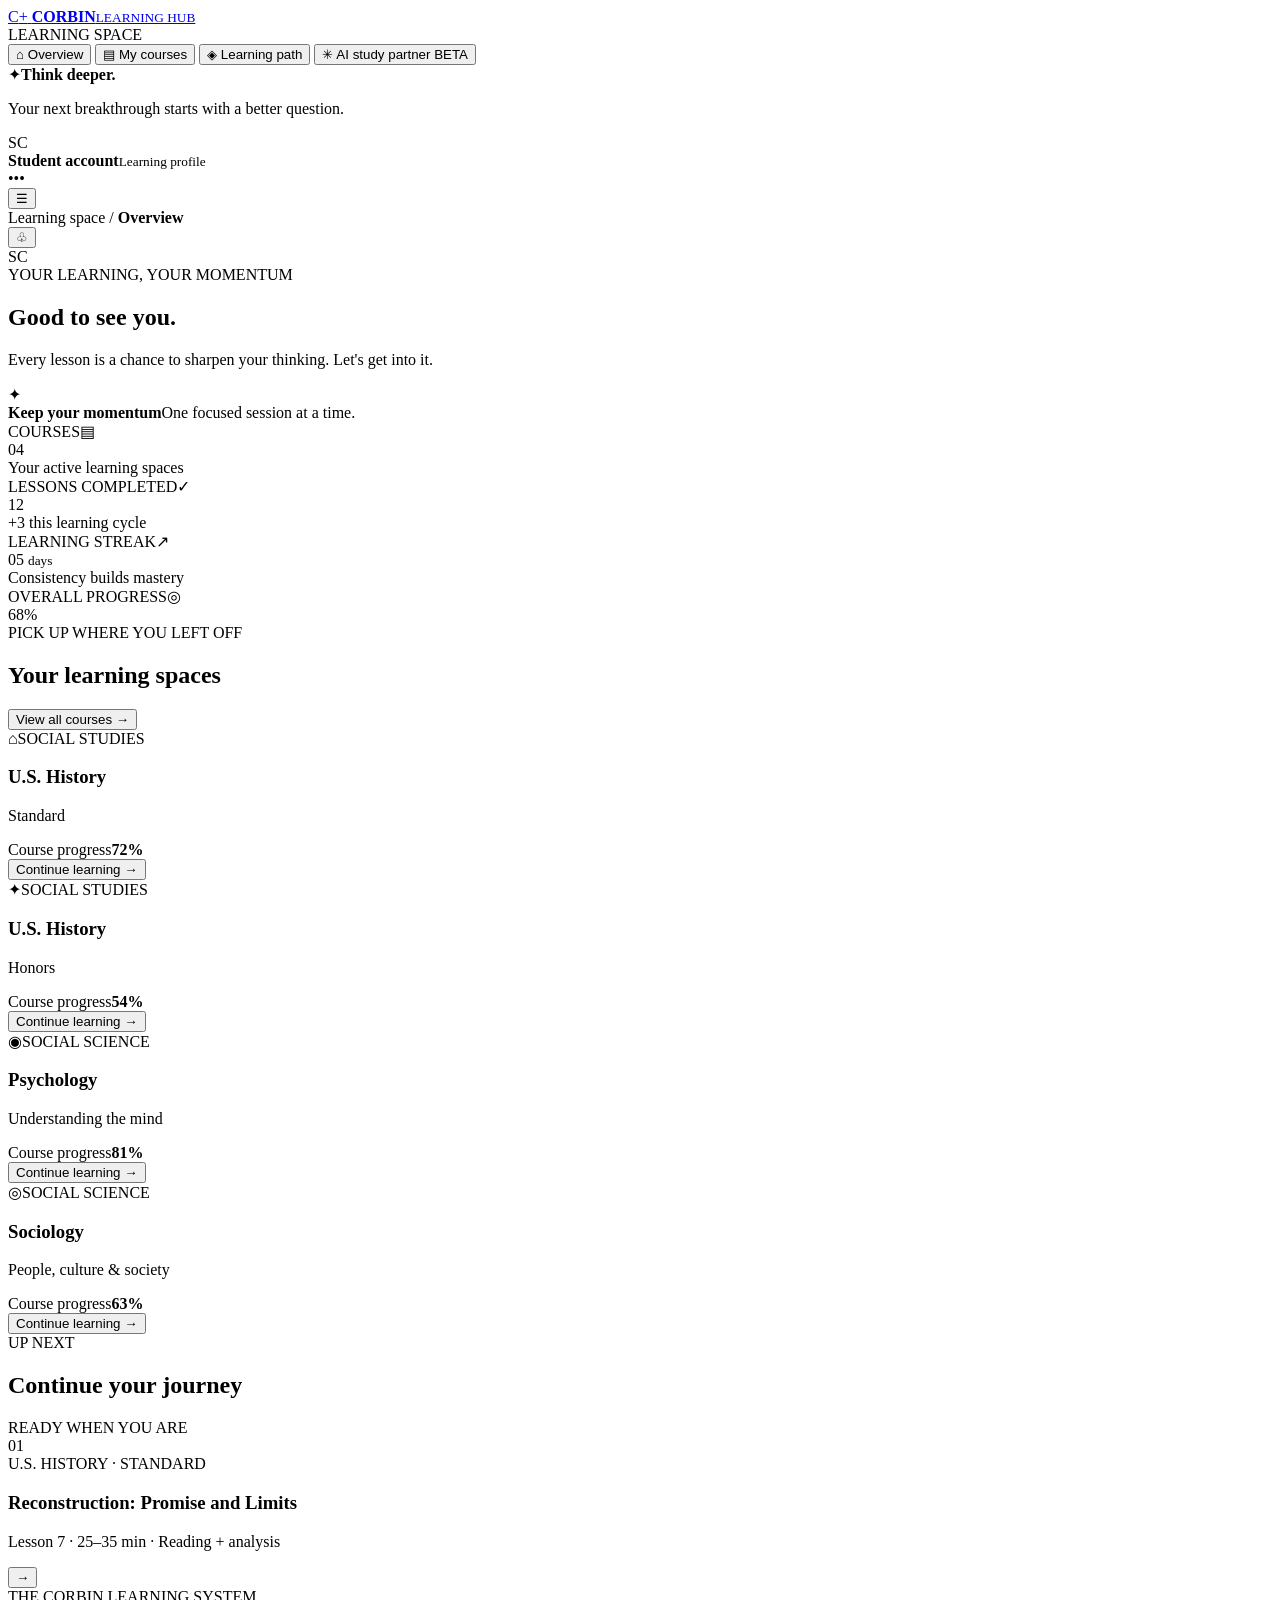
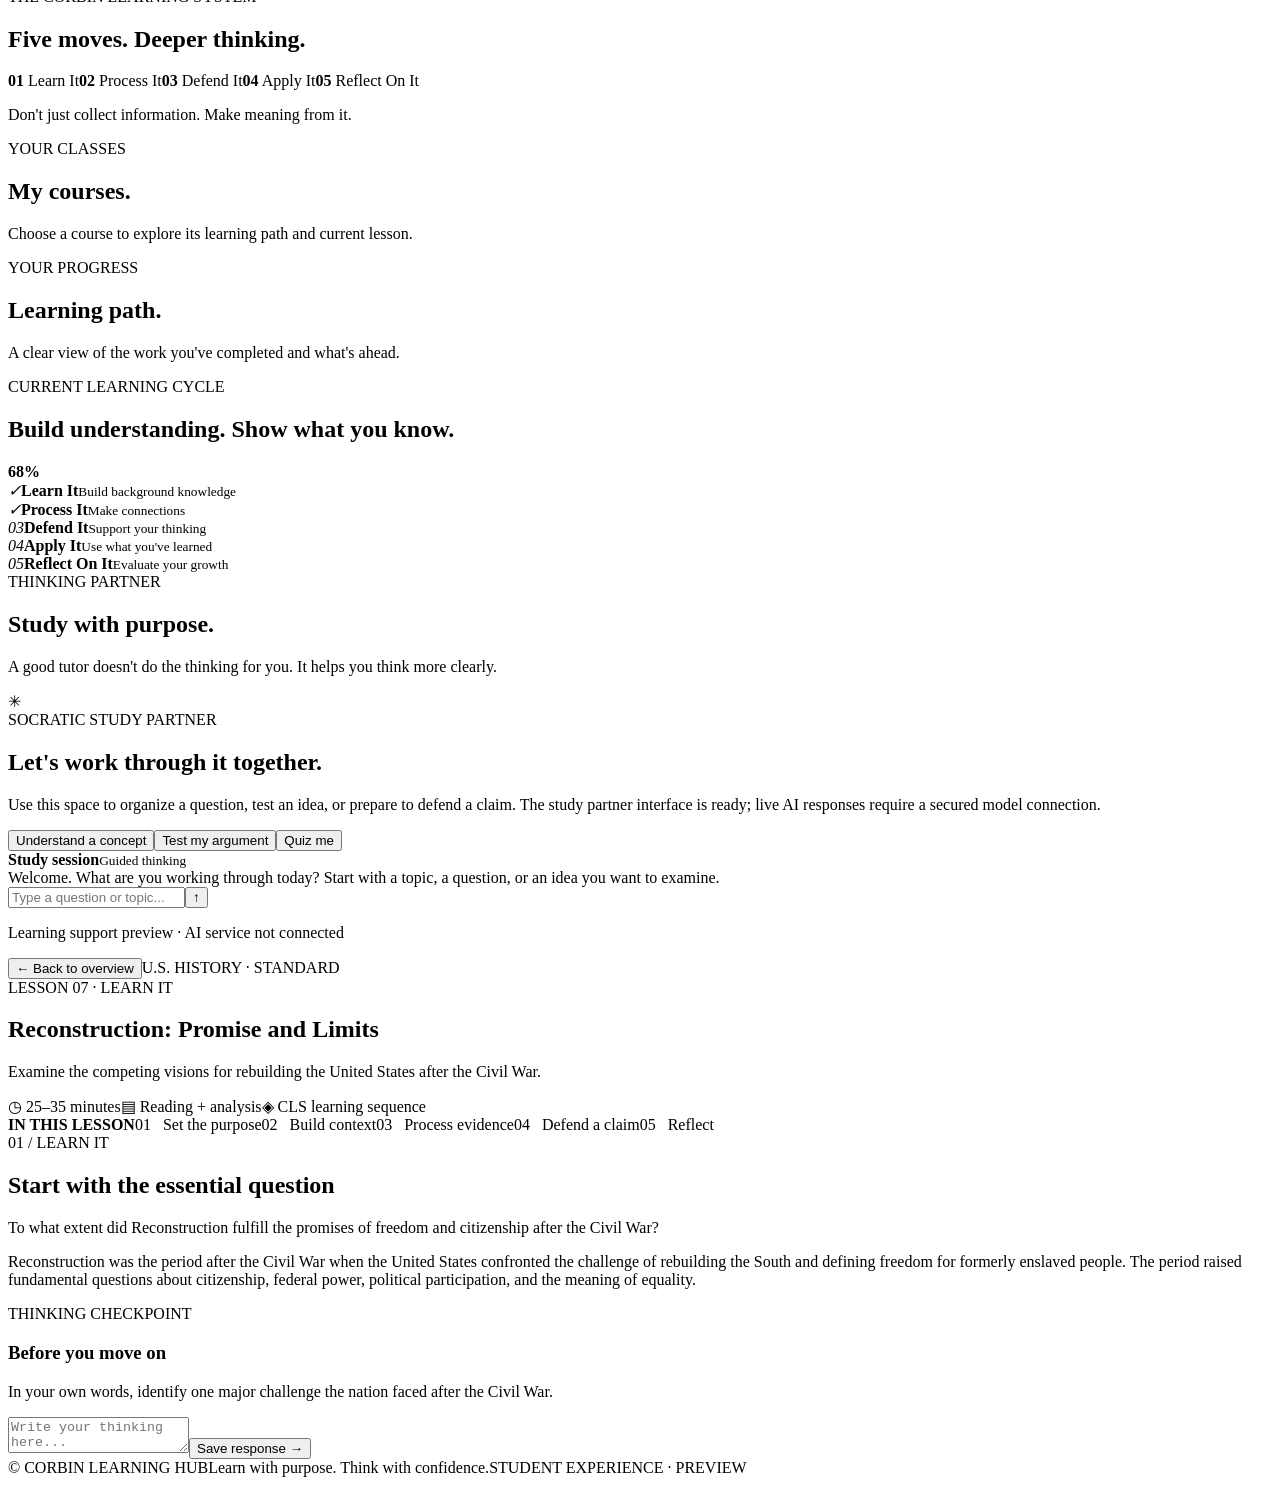
==== index.html @ 6f8ef5af "Add Student Hub dashboard shell" ====
<!doctype html>
<html lang="en">
<head>
  <meta charset="utf-8">
  <meta name="viewport" content="width=device-width,initial-scale=1">
  <meta name="theme-color" content="#101b35">
  <meta name="description" content="Corbin Student Learning Hub — learn, think, defend, and grow.">
  <title>Corbin Student Learning Hub</title>
  <link rel="preconnect" href="https://fonts.googleapis.com">
  <link rel="preconnect" href="https://fonts.gstatic.com" crossorigin>
  <link href="https://fonts.googleapis.com/css2?family=DM+Sans:wght@400;500;600;700&family=Manrope:wght@400;500;600;700;800&display=swap" rel="stylesheet">
  <link rel="stylesheet" href="styles.css">
</head>
<body>
  <div class="app-shell">
    <aside class="sidebar" id="sidebar">
      <a class="brand" href="#" aria-label="Corbin Learning Hub home">
        <span class="brand-mark">C<span>+</span></span>
        <span class="brand-copy"><strong>CORBIN</strong><small>LEARNING HUB</small></span>
      </a>
      <div class="workspace-label">LEARNING SPACE</div>
      <nav class="main-nav" aria-label="Main navigation">
        <button class="nav-link active" data-view="home"><span class="nav-icon">⌂</span> Overview</button>
        <button class="nav-link" data-view="courses"><span class="nav-icon">▤</span> My courses</button>
        <button class="nav-link" data-view="path"><span class="nav-icon">◈</span> Learning path</button>
        <button class="nav-link" data-view="tutor"><span class="nav-icon">✳</span> AI study partner <span class="nav-tag">BETA</span></button>
      </nav>
      <div class="sidebar-bottom">
        <div class="sidebar-note"><span class="note-spark">✦</span><strong>Think deeper.</strong><p>Your next breakthrough starts with a better question.</p></div>
        <div class="profile-mini"><div class="avatar">SC</div><div><strong>Student account</strong><small>Learning profile</small></div><span class="more">•••</span></div>
      </div>
    </aside>

    <main class="main-area">
      <header class="topbar">
        <button class="mobile-menu" id="mobileMenu" aria-label="Open navigation">☰</button>
        <div class="breadcrumb">Learning space <span>/</span> <strong id="crumb">Overview</strong></div>
        <div class="top-actions"><span class="today" id="todayLabel"></span><button class="icon-button" aria-label="Notifications">♧<i></i></button><div class="avatar small">SC</div></div>
      </header>

      <section class="view active" id="homeView">
        <div class="welcome-row">
          <div><div class="eyebrow"><span class="eyebrow-line"></span> YOUR LEARNING, YOUR MOMENTUM</div><h1>Good to see you<span class="gold-dot">.</span></h1><p class="subhead">Every lesson is a chance to sharpen your thinking. Let's get into it.</p></div>
          <div class="streak-card"><div class="streak-icon">✦</div><div><strong>Keep your momentum</strong><span>One focused session at a time.</span></div></div>
        </div>

        <div class="stats-grid">
          <article class="stat-card"><div class="stat-top"><span>COURSES</span><span class="stat-icon blue">▤</span></div><div class="stat-value">04</div><div class="stat-foot">Your active learning spaces</div></article>
          <article class="stat-card"><div class="stat-top"><span>LESSONS COMPLETED</span><span class="stat-icon gold">✓</span></div><div class="stat-value">12</div><div class="stat-foot"><span class="positive">+3</span> this learning cycle</div></article>
          <article class="stat-card"><div class="stat-top"><span>LEARNING STREAK</span><span class="stat-icon purple">↗</span></div><div class="stat-value">05 <small>days</small></div><div class="stat-foot">Consistency builds mastery</div></article>
          <article class="stat-card"><div class="stat-top"><span>OVERALL PROGRESS</span><span class="stat-icon green">◎</span></div><div class="stat-value">68<span class="percent">%</span></div><div class="progress-track"><span style="width:68%"></span></div></article>
        </div>

        <div class="section-heading"><div><div class="eyebrow">PICK UP WHERE YOU LEFT OFF</div><h2>Your learning spaces</h2></div><button class="text-button" data-view="courses">View all courses <span>→</span></button></div>
        <div class="course-grid" id="courseGrid">
          <article class="course-card history"><div class="course-top"><span class="course-icon">⌂</span><span class="course-type">SOCIAL STUDIES</span></div><div class="course-content"><h3>U.S. History</h3><p>Standard</p><div class="course-progress"><div class="progress-label"><span>Course progress</span><strong>72%</strong></div><div class="progress-track"><span style="width:72%"></span></div></div><button class="course-button" data-course="history">Continue learning <span>→</span></button></div></article>
          <article class="course-card honors"><div class="course-top"><span class="course-icon">✦</span><span class="course-type">SOCIAL STUDIES</span></div><div class="course-content"><h3>U.S. History</h3><p>Honors</p><div class="course-progress"><div class="progress-label"><span>Course progress</span><strong>54%</strong></div><div class="progress-track"><span style="width:54%"></span></div></div><button class="course-button" data-course="honors">Continue learning <span>→</span></button></div></article>
          <article class="course-card psychology"><div class="course-top"><span class="course-icon">◉</span><span class="course-type">SOCIAL SCIENCE</span></div><div class="course-content"><h3>Psychology</h3><p>Understanding the mind</p><div class="course-progress"><div class="progress-label"><span>Course progress</span><strong>81%</strong></div><div class="progress-track"><span style="width:81%"></span></div></div><button class="course-button" data-course="psychology">Continue learning <span>→</span></button></div></article>
          <article class="course-card sociology"><div class="course-top"><span class="course-icon">◎</span><span class="course-type">SOCIAL SCIENCE</span></div><div class="course-content"><h3>Sociology</h3><p>People, culture & society</p><div class="course-progress"><div class="progress-label"><span>Course progress</span><strong>63%</strong></div><div class="progress-track"><span style="width:63%"></span></div></div><button class="course-button" data-course="sociology">Continue learning <span>→</span></button></div></article>
        </div>

        <div class="lower-grid">
          <section class="panel next-panel"><div class="panel-heading"><div><div class="eyebrow">UP NEXT</div><h2>Continue your journey</h2></div><span class="live-pill">READY WHEN YOU ARE</span></div><div class="next-lesson"><div class="lesson-number">01</div><div class="lesson-info"><span class="lesson-course">U.S. HISTORY · STANDARD</span><h3>Reconstruction: Promise and Limits</h3><p>Lesson 7 · 25–35 min · Reading + analysis</p></div><button class="round-arrow" id="openLesson" aria-label="Open lesson">→</button></div></section>
          <section class="panel cls-panel"><div class="eyebrow">THE CORBIN LEARNING SYSTEM</div><h2>Five moves. Deeper thinking.</h2><div class="cls-steps"><span><b>01</b> Learn It</span><span><b>02</b> Process It</span><span><b>03</b> Defend It</span><span><b>04</b> Apply It</span><span><b>05</b> Reflect On It</span></div><p>Don't just collect information. Make meaning from it.</p></section>
        </div>
      </section>

      <section class="view" id="coursesView"><div class="page-intro"><div class="eyebrow">YOUR CLASSES</div><h1>My courses<span class="gold-dot">.</span></h1><p class="subhead">Choose a course to explore its learning path and current lesson.</p></div><div class="course-grid expanded" id="allCourses"></div></section>

      <section class="view" id="pathView"><div class="page-intro"><div class="eyebrow">YOUR PROGRESS</div><h1>Learning path<span class="gold-dot">.</span></h1><p class="subhead">A clear view of the work you've completed and what's ahead.</p></div><div class="panel path-panel"><div class="path-header"><div><span class="lesson-course">CURRENT LEARNING CYCLE</span><h2>Build understanding. Show what you know.</h2></div><strong>68%</strong></div><div class="path-track"><span style="width:68%"></span></div><div class="path-milestones"><div class="milestone done"><i>✓</i><strong>Learn It</strong><small>Build background knowledge</small></div><div class="milestone done"><i>✓</i><strong>Process It</strong><small>Make connections</small></div><div class="milestone current"><i>03</i><strong>Defend It</strong><small>Support your thinking</small></div><div class="milestone"><i>04</i><strong>Apply It</strong><small>Use what you've learned</small></div><div class="milestone"><i>05</i><strong>Reflect On It</strong><small>Evaluate your growth</small></div></div></div></section>

      <section class="view" id="tutorView"><div class="page-intro"><div class="eyebrow">THINKING PARTNER</div><h1>Study with purpose<span class="gold-dot">.</span></h1><p class="subhead">A good tutor doesn't do the thinking for you. It helps you think more clearly.</p></div><div class="tutor-layout"><div class="panel tutor-intro"><div class="tutor-orb">✳</div><span class="lesson-course">SOCRATIC STUDY PARTNER</span><h2>Let's work through it together.</h2><p>Use this space to organize a question, test an idea, or prepare to defend a claim. The study partner interface is ready; live AI responses require a secured model connection.</p><div class="prompt-chips"><button data-prompt="Help me understand the main idea of my current lesson.">Understand a concept</button><button data-prompt="Ask me questions that help me test my argument.">Test my argument</button><button data-prompt="Help me study by asking one question at a time.">Quiz me</button></div></div><div class="panel tutor-chat"><div class="chat-head"><span class="chat-status"></span><strong>Study session</strong><small>Guided thinking</small></div><div class="chat-messages" id="chatMessages"><div class="assistant-message">Welcome. What are you working through today? Start with a topic, a question, or an idea you want to examine.</div></div><form class="chat-form" id="chatForm"><input id="chatInput" placeholder="Type a question or topic..." autocomplete="off"><button aria-label="Send message">↑</button></form><p class="chat-disclaimer">Learning support preview · AI service not connected</p></div></div></section>

      <section class="view" id="lessonView"><div class="lesson-toolbar"><button class="back-button" id="backHome">← Back to overview</button><span class="lesson-course">U.S. HISTORY · STANDARD</span></div><div class="lesson-hero"><div class="eyebrow">LESSON 07 · LEARN IT</div><h1>Reconstruction: Promise and Limits</h1><p>Examine the competing visions for rebuilding the United States after the Civil War.</p><div class="lesson-meta"><span>◷ 25–35 minutes</span><span>▤ Reading + analysis</span><span>◈ CLS learning sequence</span></div></div><div class="lesson-body"><aside class="lesson-outline"><strong>IN THIS LESSON</strong><a class="outline-active">01 &nbsp; Set the purpose</a><a>02 &nbsp; Build context</a><a>03 &nbsp; Process evidence</a><a>04 &nbsp; Defend a claim</a><a>05 &nbsp; Reflect</a></aside><article class="lesson-reading"><div class="eyebrow">01 / LEARN IT</div><h2>Start with the essential question</h2><p class="essential-question">To what extent did Reconstruction fulfill the promises of freedom and citizenship after the Civil War?</p><p>Reconstruction was the period after the Civil War when the United States confronted the challenge of rebuilding the South and defining freedom for formerly enslaved people. The period raised fundamental questions about citizenship, federal power, political participation, and the meaning of equality.</p><div class="checkpoint"><span class="checkpoint-label">THINKING CHECKPOINT</span><h3>Before you move on</h3><p>In your own words, identify one major challenge the nation faced after the Civil War.</p><textarea id="checkpointAnswer" placeholder="Write your thinking here..."></textarea><button class="primary-button" id="saveCheckpoint">Save response <span>→</span></button><small id="checkpointStatus" aria-live="polite"></small></div></article></div></section>

      <footer class="footer"><span>© CORBIN LEARNING HUB</span><span>Learn with purpose. Think with confidence.</span><span>STUDENT EXPERIENCE · PREVIEW</span></footer>
    </main>
  </div>
  <script src="app.js"></script>
</body>
</html>
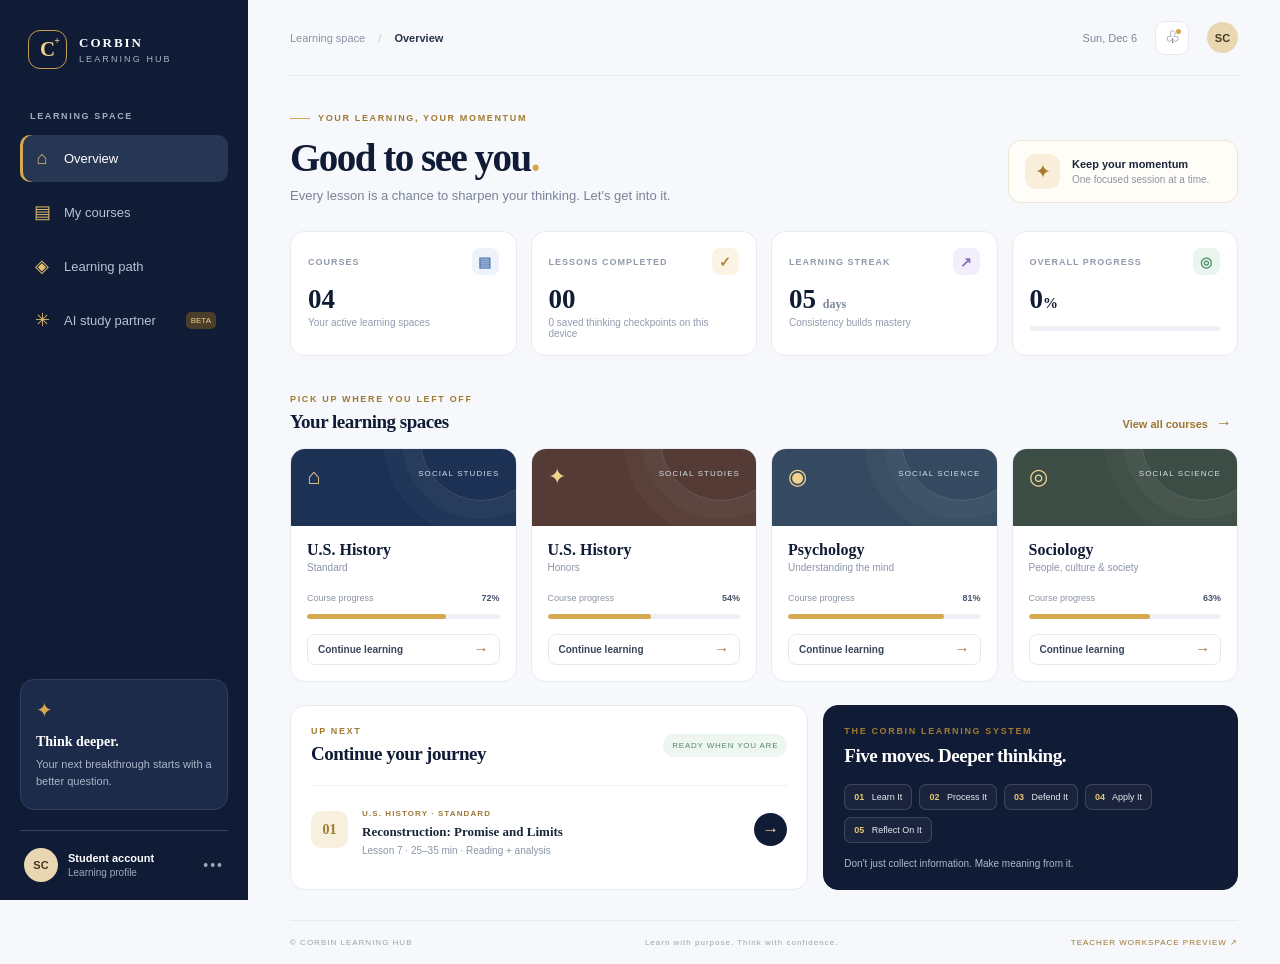
==== commit f399a5de: "Link student hub to separate teacher workspace preview" ====
--- a/index.html
+++ b/index.html
@@ -73,7 +73,7 @@
 
       <section class="view" id="lessonView"><div class="lesson-toolbar"><button class="back-button" id="backHome">← Back to overview</button><span class="lesson-course">U.S. HISTORY · STANDARD</span></div><div class="lesson-hero"><div class="eyebrow">LESSON 07 · LEARN IT</div><h1>Reconstruction: Promise and Limits</h1><p>Examine the competing visions for rebuilding the United States after the Civil War.</p><div class="lesson-meta"><span>◷ 25–35 minutes</span><span>▤ Reading + analysis</span><span>◈ CLS learning sequence</span></div></div><div class="lesson-body"><aside class="lesson-outline"><strong>IN THIS LESSON</strong><a class="outline-active">01 &nbsp; Set the purpose</a><a>02 &nbsp; Build context</a><a>03 &nbsp; Process evidence</a><a>04 &nbsp; Defend a claim</a><a>05 &nbsp; Reflect</a></aside><article class="lesson-reading"><div class="eyebrow">01 / LEARN IT</div><h2>Start with the essential question</h2><p class="essential-question">To what extent did Reconstruction fulfill the promises of freedom and citizenship after the Civil War?</p><p>Reconstruction was the period after the Civil War when the United States confronted the challenge of rebuilding the South and defining freedom for formerly enslaved people. The period raised fundamental questions about citizenship, federal power, political participation, and the meaning of equality.</p><div class="checkpoint"><span class="checkpoint-label">THINKING CHECKPOINT</span><h3>Before you move on</h3><p>In your own words, identify one major challenge the nation faced after the Civil War.</p><textarea id="checkpointAnswer" placeholder="Write your thinking here..."></textarea><button class="primary-button" id="saveCheckpoint">Save response <span>→</span></button><small id="checkpointStatus" aria-live="polite"></small></div></article></div></section>
 
-      <footer class="footer"><span>© CORBIN LEARNING HUB</span><span>Learn with purpose. Think with confidence.</span><span>STUDENT EXPERIENCE · PREVIEW</span></footer>
+      <footer class="footer"><span>© CORBIN LEARNING HUB</span><span>Learn with purpose. Think with confidence.</span><span><a href="teacher.html" style="color:#9b762f;text-decoration:none">TEACHER WORKSPACE PREVIEW ↗</a></span></footer>
     </main>
   </div>
   <script src="app.js"></script>
--- a/styles.css
+++ b/styles.css
@@ -0,0 +1,12 @@
+:root{--navy:#101b35;--navy2:#192847;--gold:#d5a94f;--gold2:#f2d99b;--ink:#1b263b;--muted:#758096;--line:#e7eaf0;--paper:#f7f8fb;--white:#fff;--radius:18px}*{box-sizing:border-box}body{margin:0;background:var(--paper);color:var(--ink);font-family:"DM Sans",sans-serif;font-size:14px}button,input,textarea{font:inherit}button{cursor:pointer}.app-shell{min-height:100vh}.sidebar{width:248px;background:var(--navy);color:white;position:fixed;inset:0 auto 0 0;padding:30px 20px 18px;display:flex;flex-direction:column;z-index:5}.brand{display:flex;align-items:center;gap:12px;color:white;text-decoration:none;padding:0 8px 42px}.brand-mark{height:39px;width:39px;border:1px solid #c79d4b;border-radius:12px;display:grid;place-items:center;font:800 21px Manrope;color:#f1d28e;position:relative}.brand-mark span{font-size:10px;position:absolute;right:6px;top:4px}.brand-copy{display:grid;gap:3px}.brand-copy strong{font:800 13px Manrope;letter-spacing:2px}.brand-copy small{font-size:9px;letter-spacing:2.1px;color:#a9b3c7}.workspace-label,.eyebrow{font-size:9px;letter-spacing:1.65px;font-weight:700;color:#a2adbf}.workspace-label{padding:0 10px 14px}.main-nav{display:grid;gap:6px}.nav-link{border:0;background:transparent;color:#b8c2d2;text-align:left;padding:13px 12px;border-radius:10px;font-size:13px;display:flex;align-items:center;gap:12px}.nav-link:hover,.nav-link.active{background:#263653;color:white}.nav-link.active{box-shadow:inset 3px 0 var(--gold)}.nav-icon{font-size:18px;width:20px;text-align:center;color:#e0bd70}.nav-tag{font-size:8px;background:#4a3e2a;color:#f1d28e;border-radius:5px;padding:4px 5px;margin-left:auto}.sidebar-bottom{margin-top:auto}.sidebar-note{padding:18px 15px;background:#1c2b49;border:1px solid #30415f;border-radius:14px;margin-bottom:20px}.note-spark{color:var(--gold);font-size:20px}.sidebar-note strong{display:block;margin-top:12px;font:700 14px Manrope}.sidebar-note p{color:#aab5c8;font-size:11px;line-height:1.6;margin:6px 0 0}.profile-mini{border-top:1px solid #34415a;padding:17px 4px 0;display:flex;align-items:center;gap:10px}.avatar{height:34px;width:34px;border-radius:50%;background:#e8d7b1;color:#45391f;display:grid;place-items:center;font-weight:700;font-size:11px}.profile-mini strong,.profile-mini small{display:block}.profile-mini strong{font-size:11px}.profile-mini small{color:#9da9bd;font-size:10px;margin-top:3px}.more{margin-left:auto;color:#9da9bd;letter-spacing:2px}.main-area{margin-left:248px;min-height:100vh;padding:0 42px;display:flex;flex-direction:column}.topbar{height:76px;border-bottom:1px solid var(--line);display:flex;align-items:center;justify-content:space-between}.breadcrumb{font-size:11px;color:#8a93a4}.breadcrumb span{padding:0 10px;color:#c2c8d2}.breadcrumb strong{color:#27344a;font-weight:600}.top-actions{display:flex;align-items:center;gap:18px}.today{font-size:11px;color:#7c8799}.icon-button{position:relative;border:1px solid var(--line);background:white;width:34px;height:34px;border-radius:10px;font-size:17px;color:#536078}.icon-button i{position:absolute;width:5px;height:5px;border-radius:50%;background:#d2a34a;right:7px;top:7px}.avatar.small{height:31px;width:31px}.mobile-menu{display:none}.view{display:none;padding:37px 0 30px;animation:fade .25s ease}.view.active{display:block}@keyframes fade{from{opacity:.3;transform:translateY(4px)}to{opacity:1;transform:none}}.welcome-row{display:flex;justify-content:space-between;align-items:flex-end;gap:24px}.eyebrow{color:#a17a31;display:flex;align-items:center;gap:8px}.eyebrow-line{height:1px;width:20px;background:var(--gold)}h1,h2,h3,p{margin-top:0}h1{font:800 clamp(29px,3.3vw,39px) Manrope;letter-spacing:-1.5px;margin:12px 0 8px;color:var(--navy)}.gold-dot{color:var(--gold)}.subhead{color:#798397;font-size:13px;margin:0}.streak-card{display:flex;align-items:center;gap:12px;padding:13px 16px;border:1px solid #eee5d3;background:#fffdf8;border-radius:13px;min-width:230px}.streak-icon{width:35px;height:35px;border-radius:11px;background:#f8eed9;color:#a47a2d;display:grid;place-items:center;font-size:19px}.streak-card strong,.streak-card span{display:block}.streak-card strong{font-size:11px}.streak-card span{font-size:10px;color:#8c94a2;margin-top:4px}.stats-grid{display:grid;grid-template-columns:repeat(4,1fr);gap:14px;margin:28px 0 38px}.stat-card{background:white;border:1px solid var(--line);border-radius:14px;padding:16px 17px;min-height:125px}.stat-top{display:flex;justify-content:space-between;align-items:center;color:#929bad;font-size:9px;letter-spacing:1px;font-weight:700}.stat-icon{width:27px;height:27px;border-radius:8px;display:grid;place-items:center;font-size:14px}.blue{background:#edf2fb;color:#5778b5}.gold{background:#fbf3e3;color:#ae873c}.purple{background:#f2eefb;color:#8871b9}.green{background:#eaf5ef;color:#57936e}.stat-value{font:800 27px Manrope;color:var(--navy);margin:9px 0 2px}.stat-value small{font-size:12px;color:#7b8798}.percent{font-size:15px}.stat-foot{font-size:10px;color:#929bad}.positive{color:#4b9a6a;font-weight:700}.progress-track{height:5px;background:#edf0f4;border-radius:10px;overflow:hidden;margin-top:11px}.progress-track span{height:100%;display:block;background:var(--gold);border-radius:10px}.section-heading{display:flex;justify-content:space-between;align-items:end;margin-bottom:15px}.section-heading h2,.panel h2{font:750 19px Manrope;color:var(--navy);margin:7px 0 0;letter-spacing:-.5px}.text-button{border:0;background:transparent;color:#9b762f;font-size:11px;font-weight:700}.text-button span{font-size:16px;padding-left:5px}.course-grid{display:grid;grid-template-columns:repeat(4,1fr);gap:14px}.course-card{border-radius:15px;overflow:hidden;background:white;border:1px solid var(--line);min-width:0}.course-top{height:77px;padding:15px 16px;display:flex;justify-content:space-between;align-items:flex-start;background:#1c3154;color:white;position:relative;overflow:hidden}.course-top:after{content:"";position:absolute;width:120px;height:120px;border:1px solid #ffffff25;border-radius:50%;right:-26px;top:-70px;box-shadow:0 0 0 18px #ffffff08,0 0 0 37px #ffffff06}.honors .course-top{background:#553b35}.psychology .course-top{background:#354a60}.sociology .course-top{background:#3c4d45}.course-icon{font-size:22px;color:#f0d28e}.course-type{font-size:8px;letter-spacing:1.1px;color:#d7deea;margin-top:5px}.course-content{padding:15px 16px 16px}.course-content h3{font:750 16px Manrope;color:var(--navy);margin:0 0 3px}.course-content p{font-size:10px;color:#8b95a6;margin:0}.course-progress{margin:20px 0 15px}.progress-label{display:flex;justify-content:space-between;font-size:9px;color:#8993a3}.progress-label strong{color:#46536a}.course-button{width:100%;border:1px solid #e6e9ef;background:white;border-radius:8px;padding:9px 10px;text-align:left;font-size:10px;font-weight:700;color:#3a465b}.course-button span{float:right;color:#a17a31;font-size:15px;line-height:10px}.course-button:hover{border-color:#d7b66d;background:#fffdf8}.lower-grid{display:grid;grid-template-columns:1.25fr 1fr;gap:15px;margin-top:23px}.panel{background:white;border:1px solid var(--line);border-radius:15px;padding:20px}.panel-heading{display:flex;justify-content:space-between;align-items:center}.live-pill{font-size:8px;letter-spacing:.8px;color:#56886b;background:#edf6f0;padding:7px 9px;border-radius:20px}.next-lesson{display:flex;align-items:center;gap:14px;margin-top:20px;padding-top:17px;border-top:1px solid #eef0f4}.lesson-number{width:37px;height:37px;border-radius:10px;background:#f8f0df;color:#a17a31;display:grid;place-items:center;font:800 14px Manrope}.lesson-course{font-size:8px;letter-spacing:1.1px;color:#9b7839;font-weight:700}.lesson-info{flex:1}.lesson-info h3{font:700 13px Manrope;margin:5px 0}.lesson-info p{font-size:10px;color:#8b95a5;margin:0}.round-arrow{width:33px;height:33px;border:0;border-radius:50%;background:var(--navy);color:#f2d99b;font-size:17px}.cls-panel{background:var(--navy);color:white;border-color:var(--navy)}.cls-panel h2{color:white;margin:9px 0 17px}.cls-steps{display:flex;flex-wrap:wrap;gap:7px}.cls-steps span{font-size:9px;border:1px solid #ffffff27;background:#ffffff0b;padding:7px 9px;border-radius:7px;color:#e3e8f0}.cls-steps b{color:#e5c477;margin-right:5px}.cls-panel>p{font-size:10px;color:#aeb9ca;margin:15px 0 0}.footer{margin-top:auto;border-top:1px solid var(--line);padding:17px 0;display:flex;justify-content:space-between;color:#9aa3b1;font-size:8px;letter-spacing:1px}.page-intro{margin-bottom:26px}.expanded{grid-template-columns:repeat(4,1fr)}.path-panel{padding:27px}.path-header{display:flex;justify-content:space-between;align-items:center}.path-header h2{font:750 18px Manrope;margin:8px 0}.path-header>strong{font:800 27px Manrope;color:#a17a31}.path-track{height:7px;background:#edf0f4;border-radius:10px;margin:23px 0 30px}.path-track span{display:block;height:100%;background:var(--gold);border-radius:10px}.path-milestones{display:grid;grid-template-columns:repeat(5,1fr);gap:15px}.milestone{display:grid;gap:8px;align-content:start}.milestone i{font-style:normal;width:31px;height:31px;border:1px solid #dfe4ec;border-radius:50%;display:grid;place-items:center;color:#9aa4b4;font-size:11px}.milestone.done i{background:#edf6f0;border-color:#d5eadc;color:#4b9164}.milestone.current i{background:#fbf3e3;border-color:#e8d6ad;color:#9b762f}.milestone strong{font-size:11px}.milestone small{font-size:9px;color:#8993a3;line-height:1.4}.tutor-layout{display:grid;grid-template-columns:1fr 1fr;gap:17px}.tutor-intro{padding:27px}.tutor-orb{height:48px;width:48px;border-radius:15px;background:#f7f0e2;color:#aa833d;display:grid;place-items:center;font-size:25px;margin-bottom:25px}.tutor-intro h2{font:750 23px Manrope;margin:9px 0}.tutor-intro>p{font-size:12px;color:#778296;line-height:1.7;max-width:470px}.prompt-chips{display:flex;flex-wrap:wrap;gap:8px;margin-top:25px}.prompt-chips button{background:#f7f8fb;border:1px solid #e8ebf0;border-radius:20px;padding:9px 12px;font-size:10px;color:#526078}.prompt-chips button:hover{border-color:#d6b66e}.tutor-chat{padding:0;display:flex;flex-direction:column;min-height:340px}.chat-head{padding:17px 19px;border-bottom:1px solid var(--line);display:flex;align-items:center;gap:9px}.chat-head strong{font-size:11px}.chat-head small{margin-left:auto;color:#8c96a6;font-size:9px}.chat-status{width:7px;height:7px;background:#69a57d;border-radius:50%}.chat-messages{padding:18px;flex:1;display:flex;flex-direction:column;gap:10px}.assistant-message,.user-message{max-width:90%;padding:12px 14px;border-radius:12px;font-size:11px;line-height:1.65}.assistant-message{background:#f3f5f8;color:#536078;align-self:flex-start}.user-message{background:#1b2a47;color:white;align-self:flex-end}.chat-form{margin:0 15px;border:1px solid #e4e8ef;border-radius:10px;display:flex;padding:5px}.chat-form input{border:0;outline:0;flex:1;padding:8px;font-size:11px;min-width:0}.chat-form button{width:31px;height:31px;border:0;border-radius:8px;background:var(--navy);color:white;font-size:18px}.chat-disclaimer{text-align:center;color:#a0a8b5;font-size:8px;margin:9px 0 13px}.lesson-toolbar{display:flex;align-items:center;justify-content:space-between;margin-bottom:25px}.back-button{border:0;background:transparent;color:#758096;font-size:11px}.lesson-hero{background:var(--navy);color:white;border-radius:18px;padding:30px 34px}.lesson-hero h1{color:white;font-size:30px;max-width:650px}.lesson-hero>p{color:#bdc7d6;font-size:12px;max-width:620px;line-height:1.7}.lesson-meta{display:flex;gap:18px;color:#d4dbea;font-size:9px;margin-top:20px}.lesson-body{display:grid;grid-template-columns:190px 1fr;gap:30px;margin:27px auto;max-width:900px}.lesson-outline{display:grid;align-content:start;gap:15px;font-size:10px;color:#8490a2}.lesson-outline strong{font-size:8px;letter-spacing:1px;color:#a17a31;margin-bottom:5px}.lesson-outline a{color:inherit;text-decoration:none}.lesson-outline .outline-active{color:var(--navy);font-weight:700}.lesson-reading h2{font:750 21px Manrope;margin:8px 0 15px}.lesson-reading>p{font-size:12px;line-height:1.8;color:#667287}.essential-question{padding:17px 19px;background:#fffaf0;border-left:3px solid var(--gold);font:600 14px Manrope;color:#38445a!important}.checkpoint{border:1px solid var(--line);border-radius:14px;padding:19px;margin-top:25px}.checkpoint-label{font-size:8px;letter-spacing:1.2px;color:#a17a31;font-weight:700}.checkpoint h3{font:700 15px Manrope;margin:8px 0}.checkpoint p{font-size:11px;color:#768195}.checkpoint textarea{width:100%;min-height:85px;border:1px solid #e2e6ed;border-radius:8px;padding:11px;resize:vertical;font-size:11px;outline-color:#c6a45c}.primary-button{margin-top:11px;background:var(--navy);color:white;border:0;border-radius:8px;padding:10px 14px;font-size:10px;font-weight:700}.primary-button span{color:#e8c77c;padding-left:8px}.checkpoint small{display:block;color:#4e9369;font-size:10px;margin-top:8px}.course-card:focus-within,button:focus-visible,a:focus-visible,input:focus-visible,textarea:focus-visible{outline:2px solid #c7a45a;outline-offset:2px}
+@media(max-width:1100px){.main-area{padding:0 26px}.course-grid,.expanded{grid-template-columns:repeat(2,1fr)}.stats-grid{grid-template-columns:repeat(2,1fr)}.lower-grid{grid-template-columns:1fr}.streak-card{min-width:200px}}@media(max-width:700px){.sidebar{transform:translateX(-100%);transition:transform .25s;width:260px}.sidebar.open{transform:translateX(0);box-shadow:10px 0 35px #101b3540}.main-area{margin-left:0;padding:0 17px}.topbar{height:62px}.mobile-menu{display:block;border:0;background:transparent;color:var(--navy);font-size:19px}.breadcrumb{margin-right:auto;margin-left:12px}.today{display:none}.view{padding-top:27px}.welcome-row{display:block}.streak-card{margin-top:20px;width:max-content;max-width:100%}.stats-grid{gap:9px;margin:22px 0 30px}.stat-card{padding:13px;min-height:115px}.stat-value{font-size:24px}.course-grid,.expanded{grid-template-columns:1fr 1fr;gap:9px}.course-content{padding:12px}.course-content h3{font-size:13px}.course-top{height:62px;padding:12px}.course-type{font-size:7px}.section-heading h2{font-size:17px}.lower-grid{gap:10px}.panel{padding:16px}.cls-steps{gap:5px}.cls-steps span{font-size:8px;padding:6px}.footer{gap:10px;flex-wrap:wrap;font-size:7px}.footer span:nth-child(2){display:none}.path-milestones{grid-template-columns:1fr;gap:16px}.milestone{grid-template-columns:32px 1fr;align-items:center}.milestone i{grid-row:span 2}.milestone small{grid-column:2}.tutor-layout{grid-template-columns:1fr}.lesson-body{grid-template-columns:1fr}.lesson-outline{display:flex;overflow:auto;gap:14px;padding-bottom:10px}.lesson-outline strong{display:none}.lesson-outline a{white-space:nowrap}.lesson-hero{padding:23px}.lesson-hero h1{font-size:24px}.lesson-meta{flex-wrap:wrap;gap:9px}.lesson-toolbar{gap:10px}.lesson-toolbar .lesson-course{font-size:7px}}@media(max-width:390px){.course-grid,.expanded{grid-template-columns:1fr}.stats-grid{grid-template-columns:1fr 1fr}.stat-top{font-size:8px}.section-heading .text-button{font-size:9px}}
+
+/* Interactive CLS lesson flow */
+.phase-link{border:0;background:transparent;text-align:left;padding:8px 9px;border-radius:8px;color:#8490a2;font:inherit;font-size:10px;cursor:pointer;white-space:nowrap}
+.phase-link:hover{background:#f4f5f8;color:var(--navy)}
+.phase-link.selected{background:#f8f1e3;color:#8d6928;font-weight:700}
+.phase-prompt{padding:14px 16px;background:#f3f5f8;border-radius:10px;color:#46536a!important;font-weight:600}
+.checkpoint-actions{display:flex;align-items:center;gap:9px;flex-wrap:wrap}
+.secondary-button{margin-top:11px;background:#fff;border:1px solid #dfe4ec;color:#34425a;border-radius:8px;padding:10px 14px;font-size:10px;font-weight:700}
+.secondary-button:hover{border-color:#c7a45a;background:#fffdf8}
+@media(max-width:700px){.phase-link{padding:7px 9px}.checkpoint-actions{gap:6px}}
